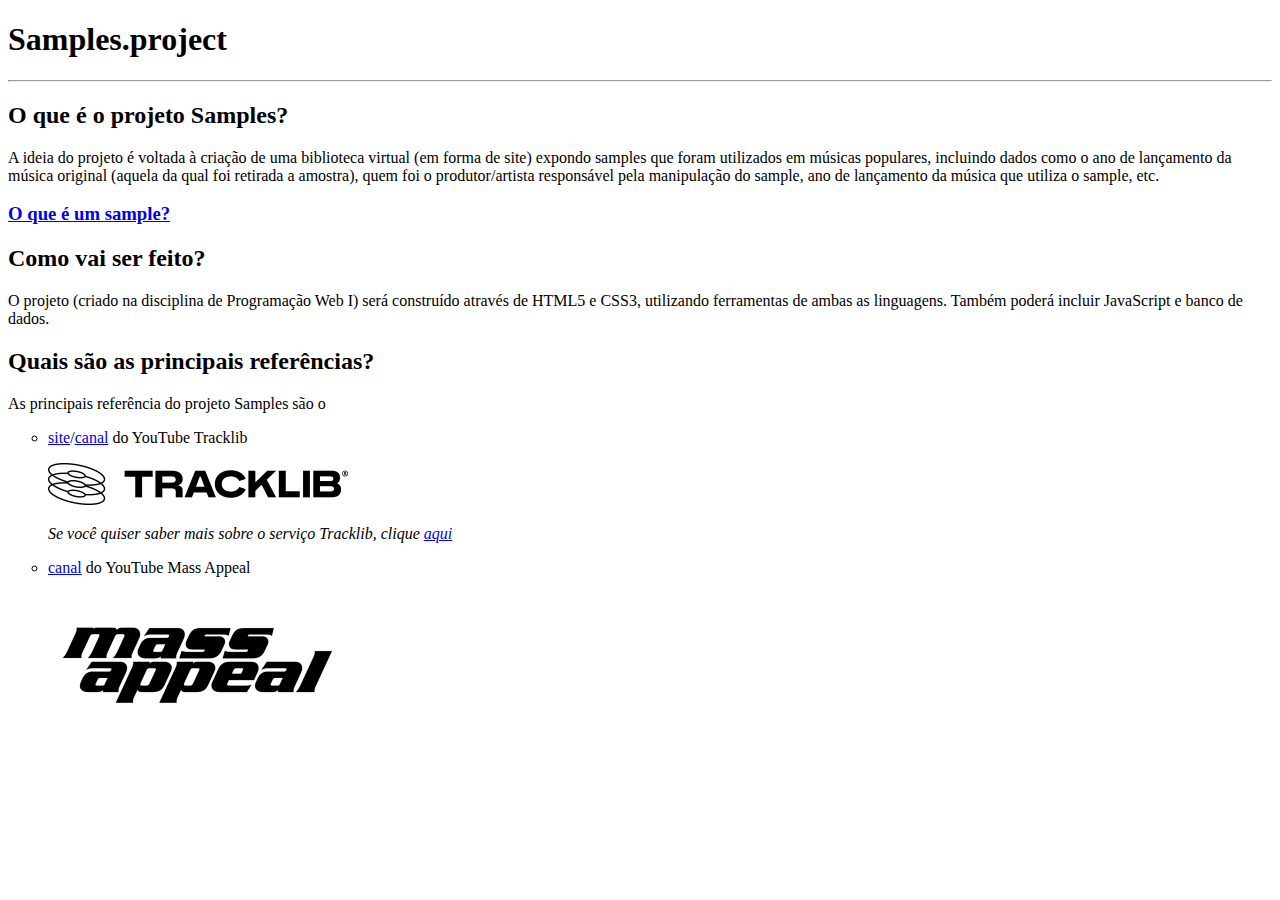
==== index.html @ 7583592b "Samples.project" ====
<!DOCTYPE html>
<html lang="pt-br">
<head>
    <meta charset="UTF-8">
    <meta http-equiv="X-UA-Compatible" content="IE=edge">
    <meta name="viewport" content="width=device-width, initial-scale=1.0">
    <link rel="shortcut icon" href="imagens/icon.ico" type="image/x-icon">
    <title>Samples.project</title>
</head>
<body>
    <h1>Samples.project</h1>
    <hr>
    <h2>O que é o projeto Samples?</h2>
    <p>A ideia do projeto é voltada à criação de uma biblioteca virtual (em forma de site) expondo samples que foram utilizados em músicas populares, incluindo dados como o ano de lançamento da música original (aquela da qual foi retirada a amostra), quem foi o produtor/artista responsável pela manipulação do sample, ano de lançamento da música que utiliza o sample, etc.</p>
    <a href="pag003.html"rel="next"><h3>O que é um sample?</h3></a>
    <h2>Como vai ser feito?</h2>
    <p>O projeto (criado na disciplina de Programação Web I) será construído através de HTML5 e CSS3, utilizando ferramentas de ambas as linguagens. Também poderá incluir JavaScript e banco de dados.</p>
    <h2>Quais são as principais referências?</h2>
    As principais referência do projeto Samples são o
    <ul type="circle">
        <a href=""></a>
        <li><a href="https://www.tracklib.com/" target="_blank">site</a>/<a href="https://www.youtube.com/channel/UCshyO4oCfROUZ6-6RccfKOg" target="_blank">canal</a> do YouTube Tracklib</li>
        <p><img src="imagens/Tracklib_logo_300.png" alt="logo-tracklib"></p>
        <p><i>Se você quiser saber mais sobre o serviço Tracklib, clique <a href="pag002.html" rel="next">aqui</a></i></p>
        <li><a href="https://www.youtube.com/channel/UCerm0xrYv04HvPd_G5ZLN0w" target="_blank" >canal</a> do YouTube Mass Appeal</li>
        <p><img src="imagens/Mass_Appeal_logo_300.png" alt="logo-massappeal"></p>
    </ul>
</body>
</html>
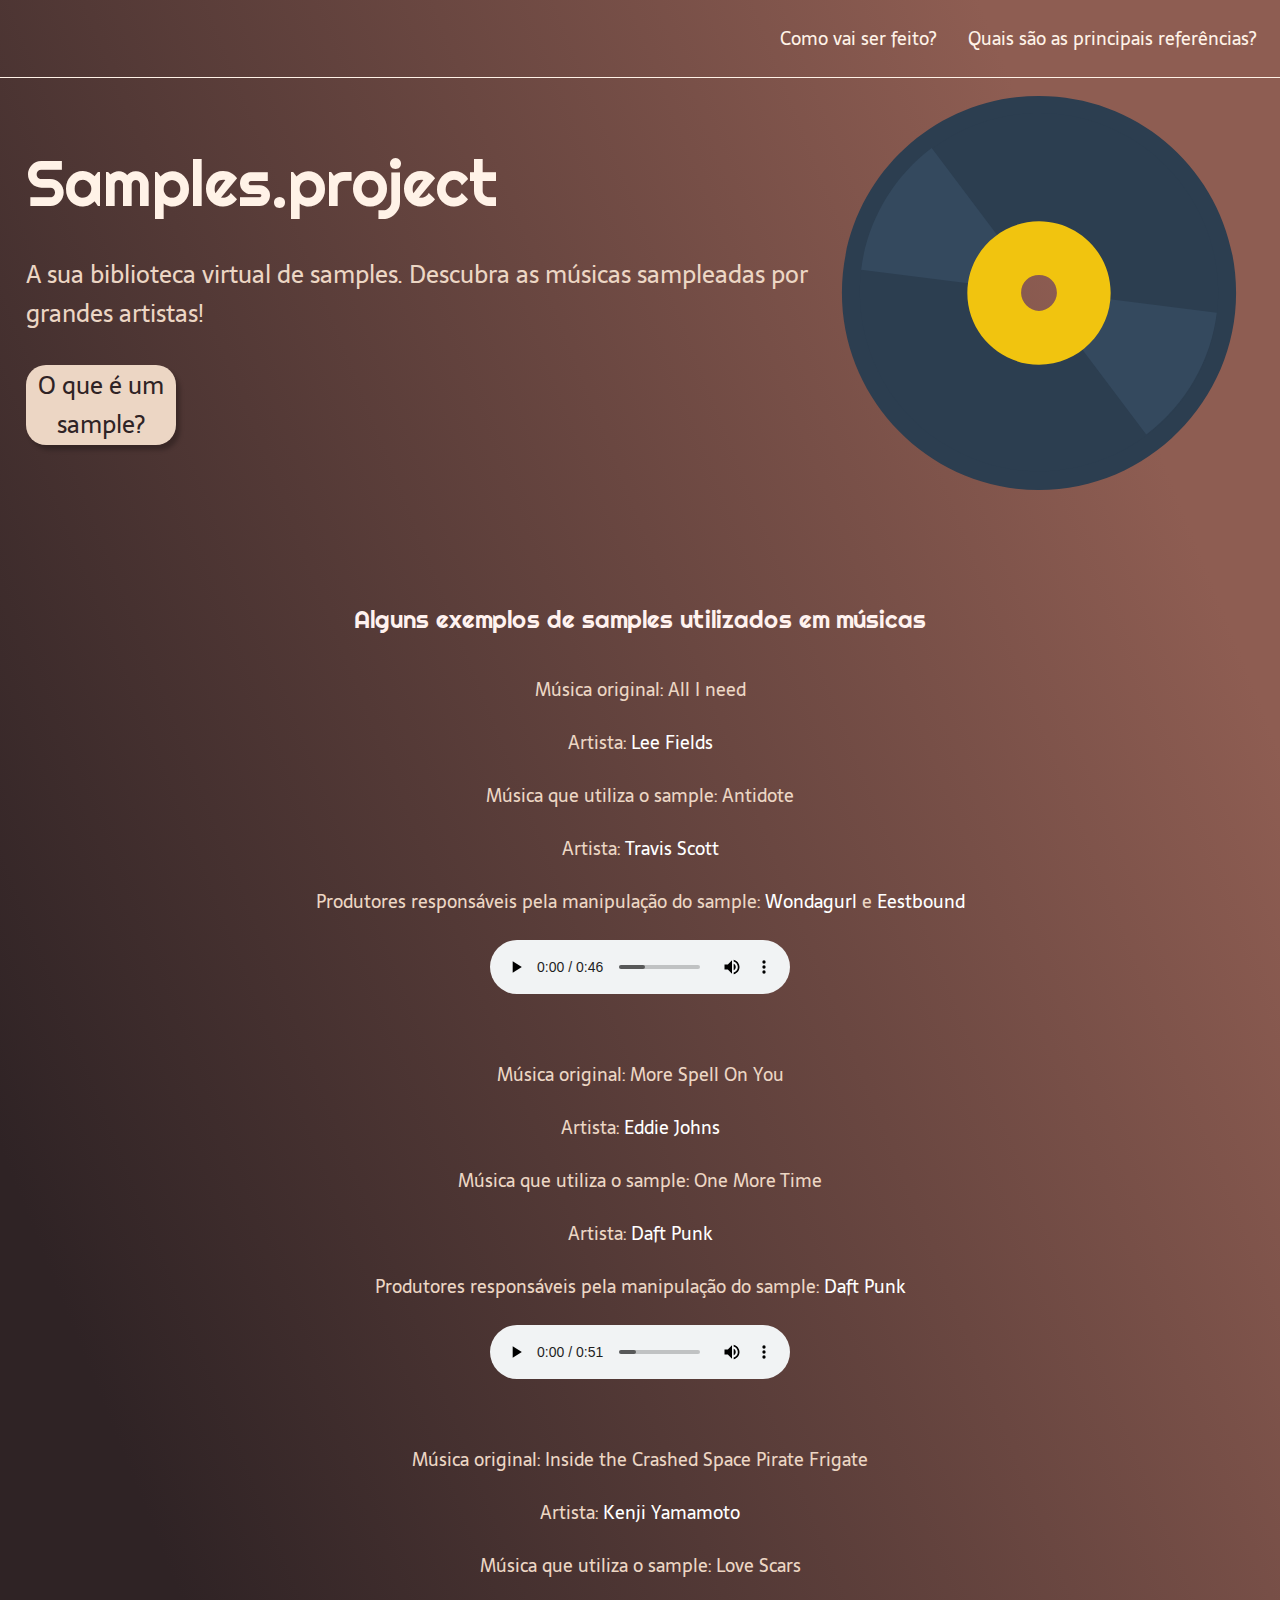
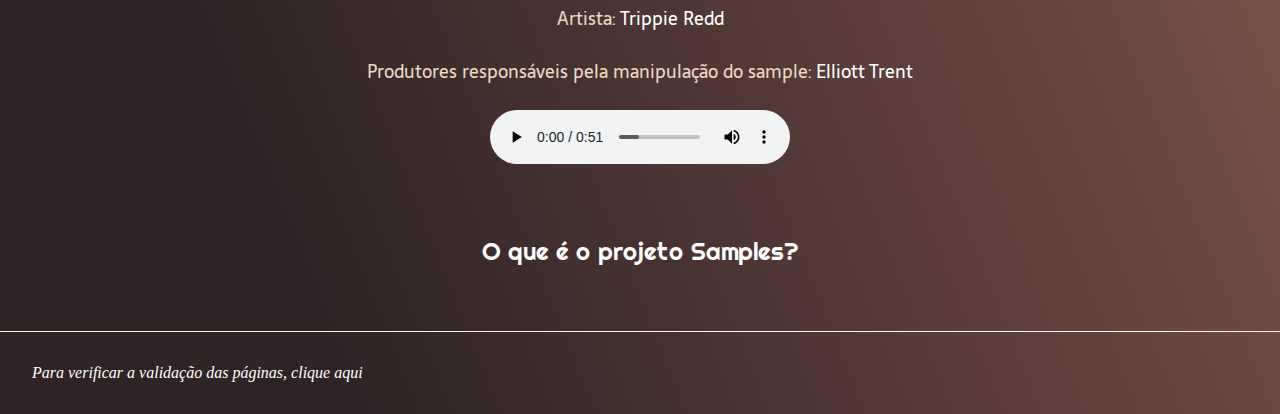
==== commit c5c900ef: "Samples.project" ====
--- a/index.html
+++ b/index.html
@@ -6,24 +6,56 @@
     <meta name="viewport" content="width=device-width, initial-scale=1.0">
     <link rel="shortcut icon" href="imagens/icon.ico" type="image/x-icon">
     <title>Samples.project</title>
+    <link rel="stylesheet" type="text/css" href="style.css">
 </head>
 <body>
-    <h1>Samples.project</h1>
-    <hr>
-    <h2>O que é o projeto Samples?</h2>
-    <p>A ideia do projeto é voltada à criação de uma biblioteca virtual (em forma de site) expondo samples que foram utilizados em músicas populares, incluindo dados como o ano de lançamento da música original (aquela da qual foi retirada a amostra), quem foi o produtor/artista responsável pela manipulação do sample, ano de lançamento da música que utiliza o sample, etc.</p>
-    <a href="pag003.html"rel="next"><h3>O que é um sample?</h3></a>
-    <h2>Como vai ser feito?</h2>
-    <p>O projeto (criado na disciplina de Programação Web I) será construído através de HTML5 e CSS3, utilizando ferramentas de ambas as linguagens. Também poderá incluir JavaScript e banco de dados.</p>
-    <h2>Quais são as principais referências?</h2>
-    As principais referência do projeto Samples são o
-    <ul type="circle">
-        <a href=""></a>
-        <li><a href="https://www.tracklib.com/" target="_blank">site</a>/<a href="https://www.youtube.com/channel/UCshyO4oCfROUZ6-6RccfKOg" target="_blank">canal</a> do YouTube Tracklib</li>
-        <p><img src="imagens/Tracklib_logo_300.png" alt="logo-tracklib"></p>
-        <p><i>Se você quiser saber mais sobre o serviço Tracklib, clique <a href="pag002.html" rel="next">aqui</a></i></p>
-        <li><a href="https://www.youtube.com/channel/UCerm0xrYv04HvPd_G5ZLN0w" target="_blank" >canal</a> do YouTube Mass Appeal</li>
-        <p><img src="imagens/Mass_Appeal_logo_300.png" alt="logo-massappeal"></p>
-    </ul>
+
+    <header class="cabecalho">
+        <nav class="cabecalho-menu">
+            <a class="cabecalho-menu-item" href="pag005.html">Como vai ser feito?</a>
+            <a class="cabecalho-menu-item" href="pag006.html">Quais são as principais referências?</a>
+        </nav>
+
+    </header>
+
+    <main class="conteudo">
+        <section class="conteudo-principal">
+            <div class="conteudo-principal-escrito">
+                <h1 class="conteudo-principal-escrito-titulo">Samples.project</h1>
+                <h2 class="conteudo-principal-escrito-subtitulo">A sua biblioteca virtual de samples. Descubra as músicas sampleadas por grandes artistas!</h2>
+                <a href="pag003.html"><button class="conteudo-principal-escrito-botao">O que é um sample?</button></a>
+            </div>
+            <img class="conteudo-principal-imagem" src="imagens/logo.svg" alt="Logo do Samples.project">
+        </section>
+
+        <section class="conteudo-secundario">
+            <h3 class="conteudo-secundario-titulo">Alguns exemplos de samples utilizados em músicas</h3>
+            <p class="conteudo-secundario-paragrafo">Música original: All I need</p>
+            <p class="conteudo-secundario-paragrafo">Artista: <strong><a href="https://en.wikipedia.org/wiki/Lee_Fields" target="_blank">Lee Fields</a></strong></p>
+            <p class="conteudo-secundario-paragrafo">Música que utiliza o sample: Antidote</p>
+            <p class="conteudo-secundario-paragrafo">Artista: <strong><a href="https://pt.wikipedia.org/wiki/Travis_Scott" target="_blank">Travis Scott</a></strong></p>
+            <p class="conteudo-secundario-paragrafo">Produtores responsáveis pela manipulação do sample: <strong><a href="https://en.wikipedia.org/wiki/WondaGurl" target="_blank">Wondagurl</a></strong> e <strong><a href="https://everipedia.org/wiki/lang_en/eestbound" target="_blank">Eestbound</a></strong></p>
+            <audio src="audios/sample_1.mp3" controls autoplay ></audio>
+            <br>
+            <p class="conteudo-secundario-paragrafo">Música original: More Spell On You</p>
+            <p class="conteudo-secundario-paragrafo">Artista: <strong><a href="https://pt.wikipedia.org/wiki/One_More_Time_(can%C3%A7%C3%A3o_de_Daft_Punk)" target="_blank">Eddie Johns</a></strong></p>
+            <p class="conteudo-secundario-paragrafo">Música que utiliza o sample: One More Time</p>
+            <p class="conteudo-secundario-paragrafo">Artista: <strong><a href="https://pt.wikipedia.org/wiki/Daft_Punk" target="_blank">Daft Punk</a></strong></p>
+            <p class="conteudo-secundario-paragrafo">Produtores responsáveis pela manipulação do sample: <strong><a href="https://pt.wikipedia.org/wiki/Daft_Punk" target="_blank">Daft Punk</a></strong></p>
+            <audio src="audios/sample_3.mp3" controls autoplay ></audio>
+            <br>
+            <p class="conteudo-secundario-paragrafo">Música original: Inside the Crashed Space Pirate Frigate</p>
+            <p class="conteudo-secundario-paragrafo">Artista: <strong><a href="https://pt.wikipedia.org/wiki/Kenji_Yamamoto_(desambigua%C3%A7%C3%A3o)" target="_blank">Kenji Yamamoto</a></strong></p>
+            <p class="conteudo-secundario-paragrafo">Música que utiliza o sample: Love Scars</p>
+            <p class="conteudo-secundario-paragrafo">Artista: <strong><a href="https://pt.wikipedia.org/wiki/Trippie_Redd" target="_blank">Trippie Redd</a></strong></p>
+            <p class="conteudo-secundario-paragrafo">Produtores responsáveis pela manipulação do sample: <strong><a href="https://everipedia.org/wiki/lang_en/elliott-trent" target="_blank">Elliott Trent</a></strong></p>
+            <audio src="audios/sample_2.mp3" controls autoplay ></audio>
+            <h3 class="conteudo-secundario-titulo"><a href="pag004.html">O que é o projeto Samples?</a></h3>
+        </section>
+    </main>
+
+    <footer class="rodape">
+        <a class="rodape-item" href="pag001.html" rel="next"><i>Para verificar a validação das páginas, clique aqui</i></a>
+    </footer>
 </body>
 </html>--- a/style.css
+++ b/style.css
@@ -0,0 +1,134 @@
+@import url('https://fonts.googleapis.com/css2?family=Righteous&family=Sarala:wght@400;700&display=swap');
+
+* {
+  margin: 0;
+  padding: 0;
+  box-sizing: border-box;
+  text-decoration: none;
+}
+
+a {
+  color: white;
+}
+
+ul {
+  color: white;
+}
+
+a:hover {
+  text-decoration: underline;
+}
+
+body {
+  font-size: 100%;
+  background: linear-gradient(68.15deg, #2F2325 16.62%, #8E5D52 85.61%);
+}
+
+.cabecalho {
+    display: flex;
+    flex-direction: row;
+    align-items: center;
+    justify-content: flex-end;
+    padding: 24px;
+  }
+
+.cabecalho-menu {
+    display: flex;
+    gap: 32px;
+  }
+
+.cabecalho-menu-item {
+    font-family: 'Sarala', sans-serif;
+    color: #FFF2E7;
+    font-weight: 400;
+    font-size: 18px
+  }
+
+.conteudo {
+    margin-bottom: 48px;
+    border-top: 0.4px solid #FFF2E7;
+    padding: 0 2% 0 2%;
+  }
+  
+.conteudo-principal {
+    display: flex;
+    flex-direction: row;
+    align-items: center;
+    justify-content: space-around;
+  }
+  
+.conteudo-principal-escrito {
+    display: flex;
+    flex-direction: column;
+    gap: 32px;
+  }
+  
+.conteudo-principal-escrito-titulo {
+    font-family: 'Righteous', cursive;
+    font-weight: 400;
+    font-size: 64px;
+    color: #FFF2E7;
+  }
+  
+.conteudo-principal-escrito-subtitulo {
+    font-family: 'Sarala', sans-serif;
+    font-weight: 400;
+    font-size: 24px;
+    color: #ECD6C4;
+  }
+  
+.conteudo-principal-escrito-botao {
+    background-color: #ECD6C4;
+    width: 150px;
+    height: 80px;
+    border: none;
+    box-shadow: 4px 5px 4px rgba(0, 0, 0, 0.25);
+    border-radius: 20px;
+    font-family: 'Sarala', sans-serif;
+    font-weight: 400;
+    font-size: 24px;
+    color: #2F2325;
+  }
+  
+.conteudo-principal-escrito-botao:hover {
+    background-color: rgba(236, 214, 196, 0.53);
+  }
+  
+.conteudo-principal-imagem {
+    height: 430px;
+  }
+  
+.conteudo-secundario {
+    display: flex;
+    flex-direction: column;
+    align-items: center;
+    gap: 24px;
+    margin-top: 48px;
+  }
+  
+.conteudo-secundario-titulo {
+    padding-top: 48px;
+    font-family: 'Righteous', cursive;
+    font-weight: 400;
+    font-size: 24px;
+    color: #FFF2EF;
+    margin-bottom: 16px;
+  }
+  
+.conteudo-secundario-paragrafo {
+    font-family: 'Sarala', sans-serif;
+    font-weight: 300;
+    font-size: 18px;
+    color: #ECD6C4;
+  }
+  
+.rodape {
+      padding: 32px;
+      border-top: 0.4px solid #FFF2E7;
+  }
+  
+.rodape-imagem {
+    height: 48px;
+    display: block;
+    margin: 0 auto;
+  }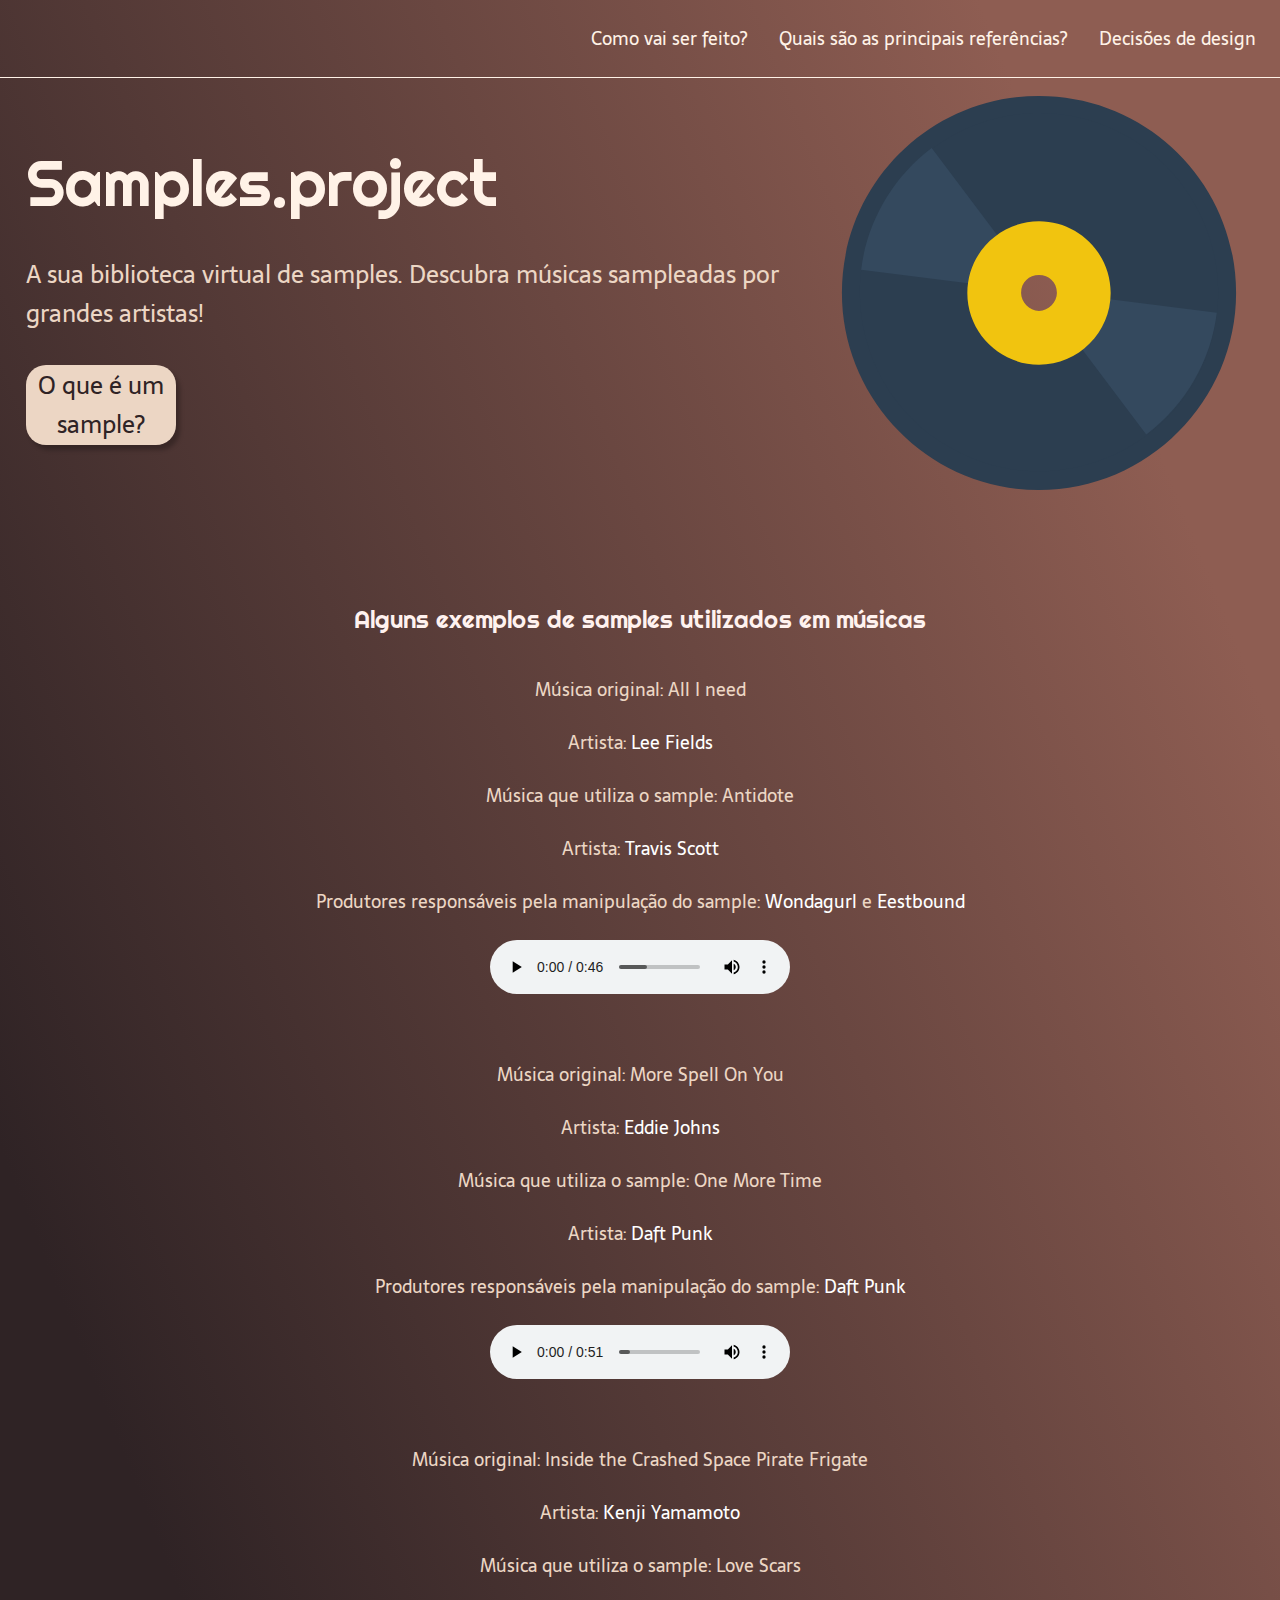
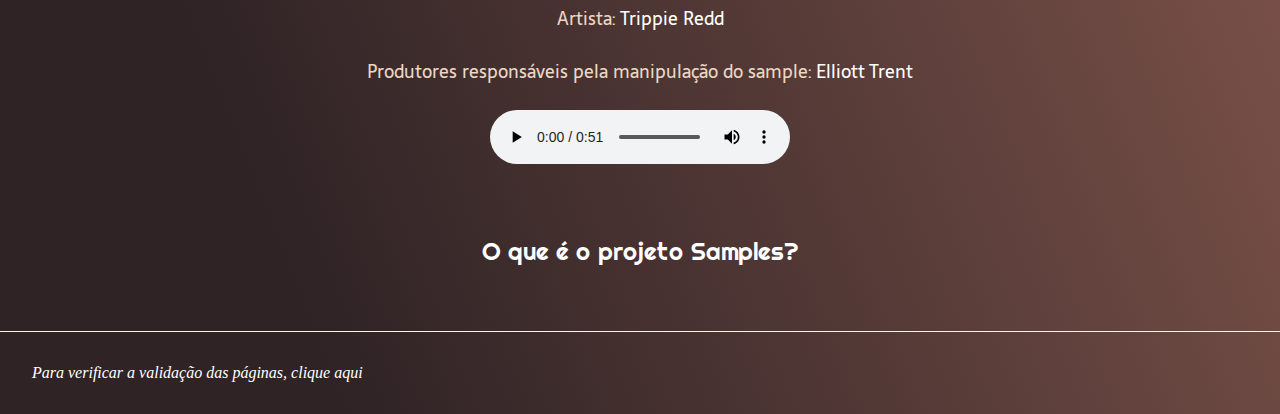
==== commit 69bca58a: "Samples.project" ====
--- a/index.html
+++ b/index.html
@@ -14,6 +14,7 @@
         <nav class="cabecalho-menu">
             <a class="cabecalho-menu-item" href="pag005.html">Como vai ser feito?</a>
             <a class="cabecalho-menu-item" href="pag006.html">Quais são as principais referências?</a>
+            <a class="cabecalho-menu-item" href="pag007.html">Decisões de design</a>
         </nav>
 
     </header>
@@ -22,7 +23,7 @@
         <section class="conteudo-principal">
             <div class="conteudo-principal-escrito">
                 <h1 class="conteudo-principal-escrito-titulo">Samples.project</h1>
-                <h2 class="conteudo-principal-escrito-subtitulo">A sua biblioteca virtual de samples. Descubra as músicas sampleadas por grandes artistas!</h2>
+                <h2 class="conteudo-principal-escrito-subtitulo">A sua biblioteca virtual de samples. Descubra músicas sampleadas por grandes artistas!</h2>
                 <a href="pag003.html"><button class="conteudo-principal-escrito-botao">O que é um sample?</button></a>
             </div>
             <img class="conteudo-principal-imagem" src="imagens/logo.svg" alt="Logo do Samples.project">
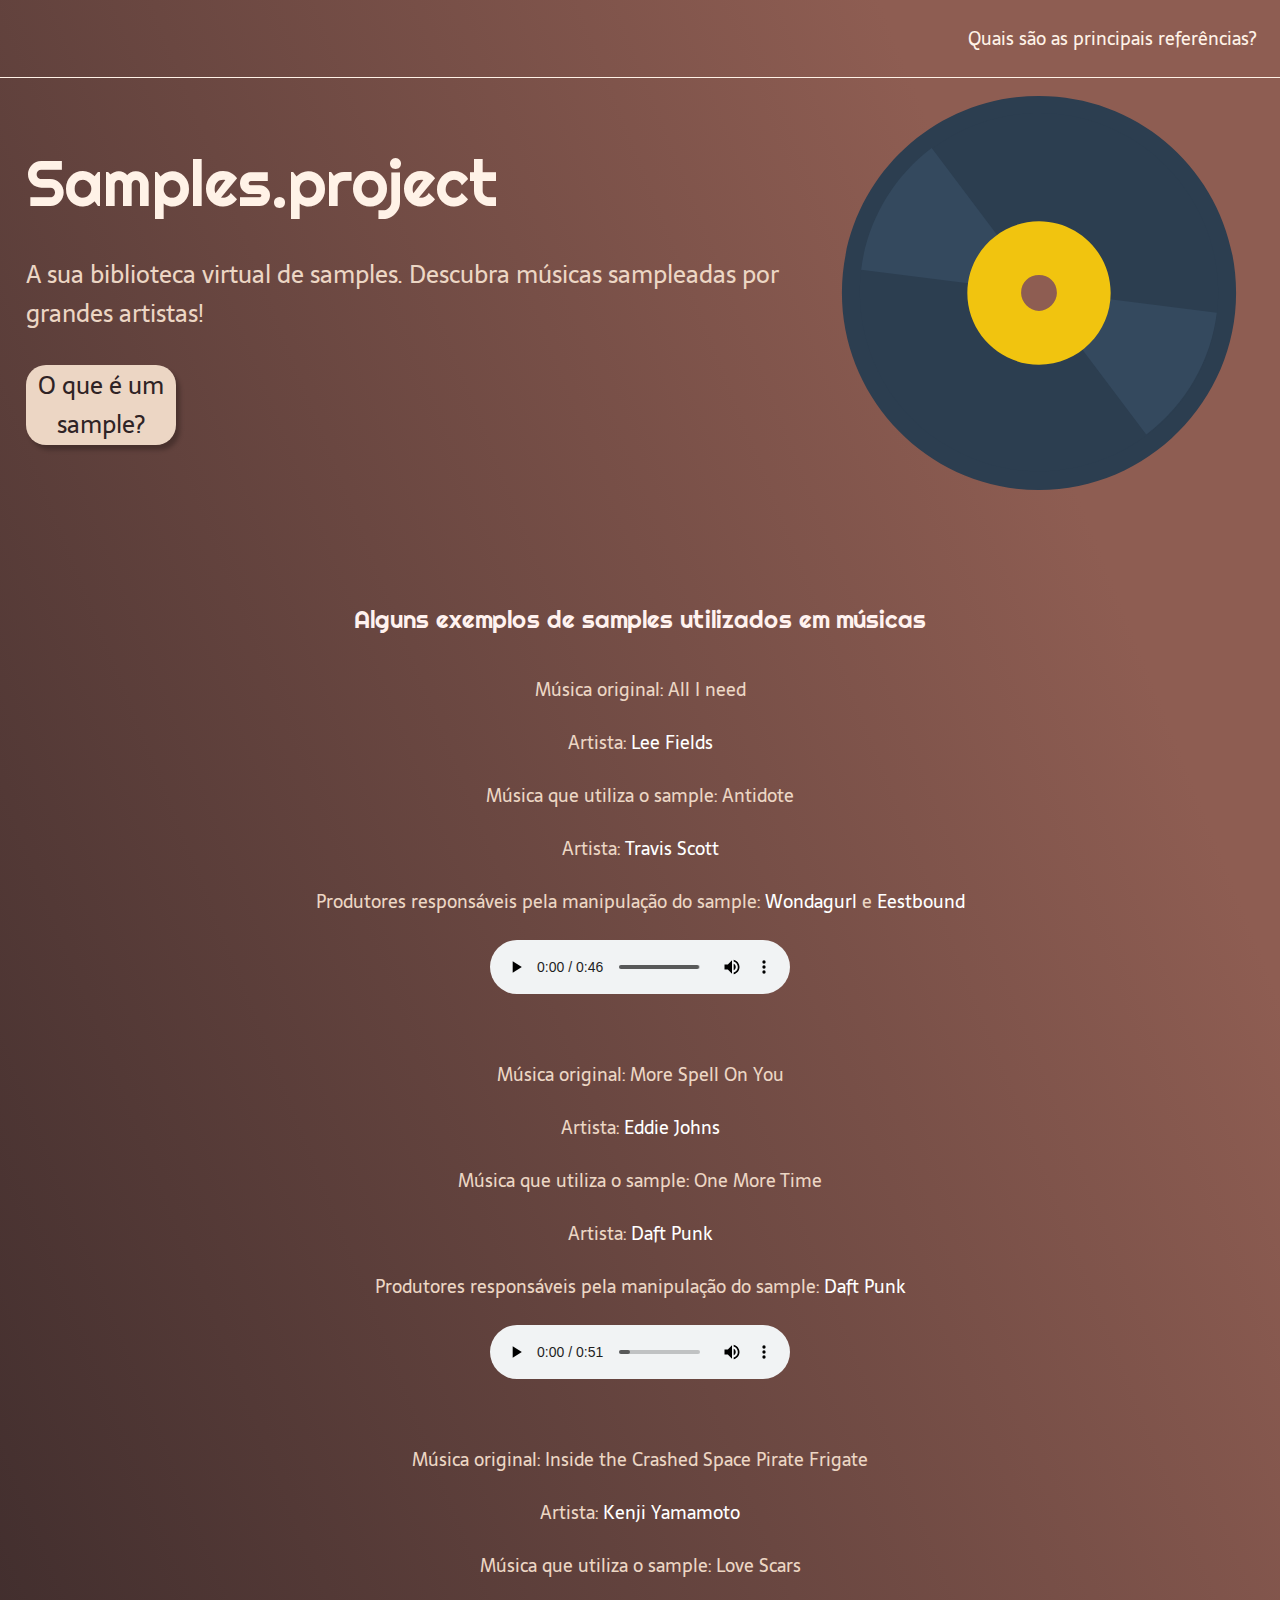
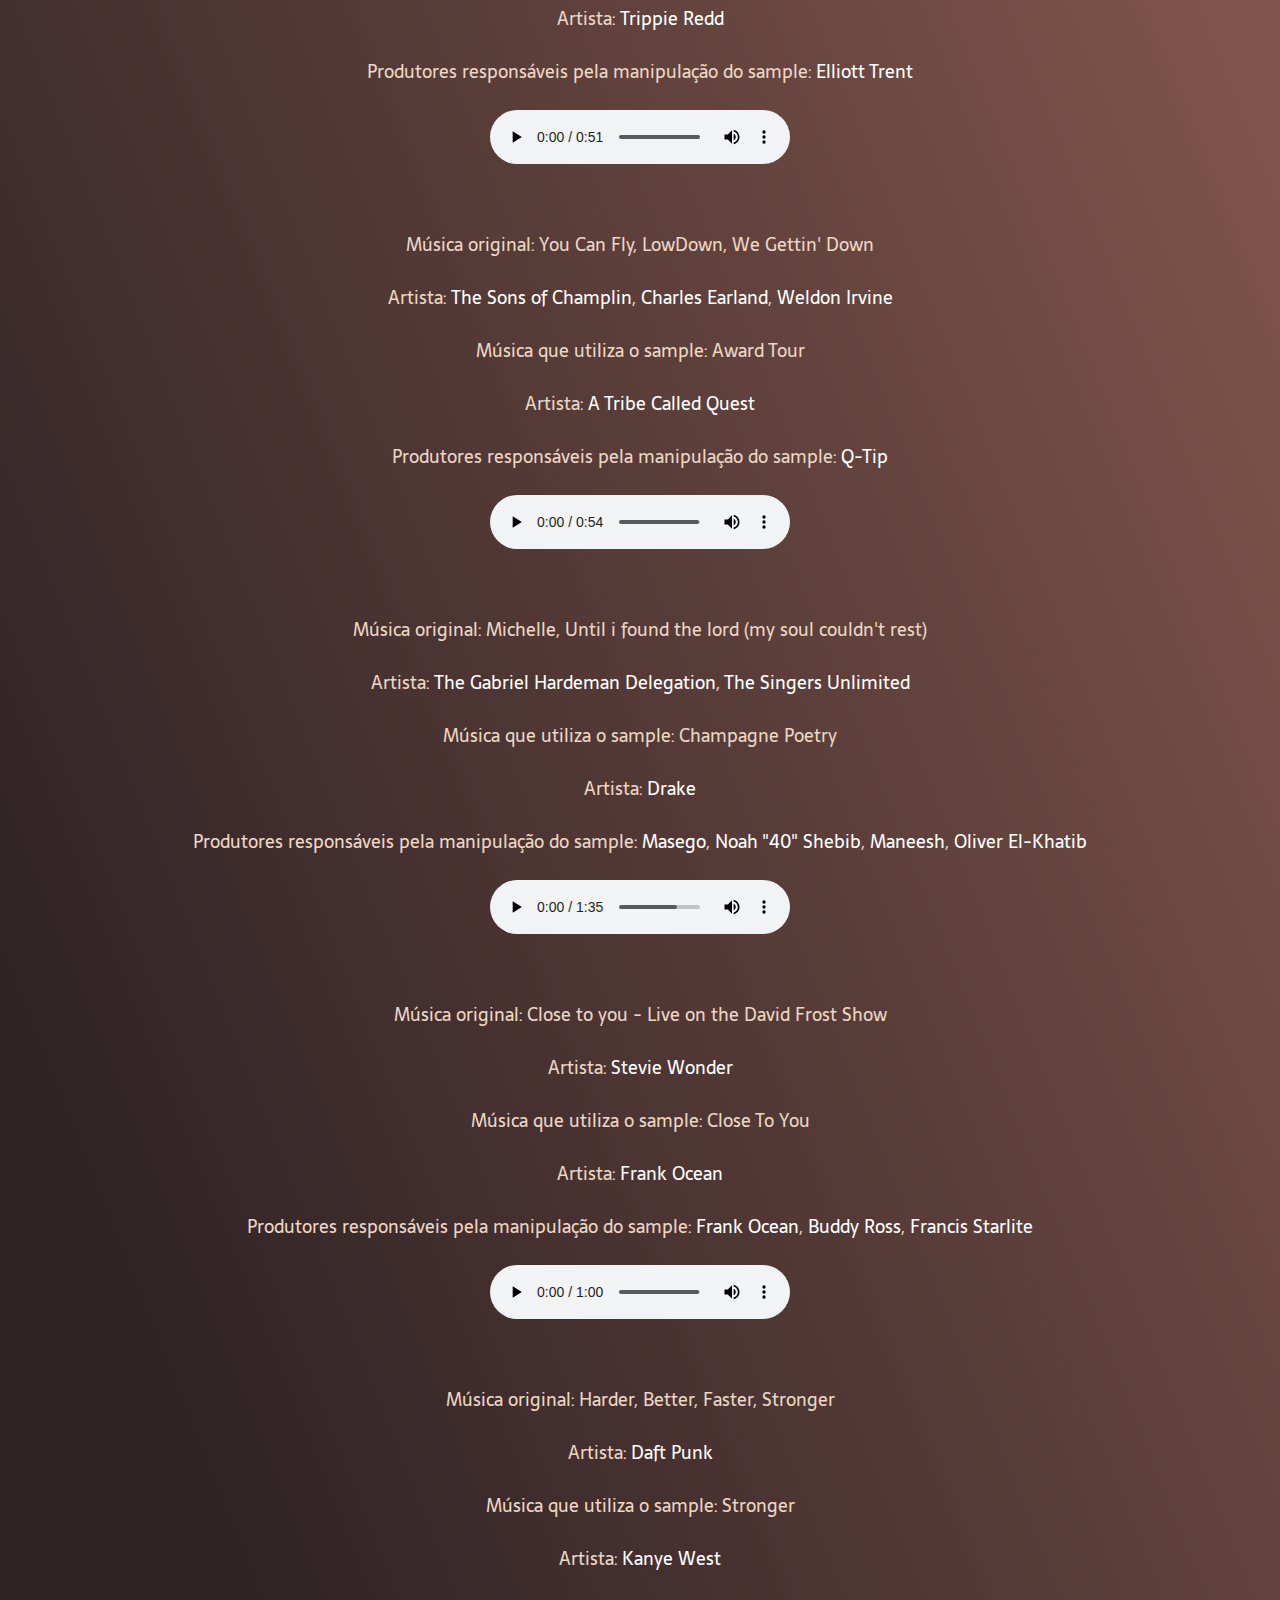
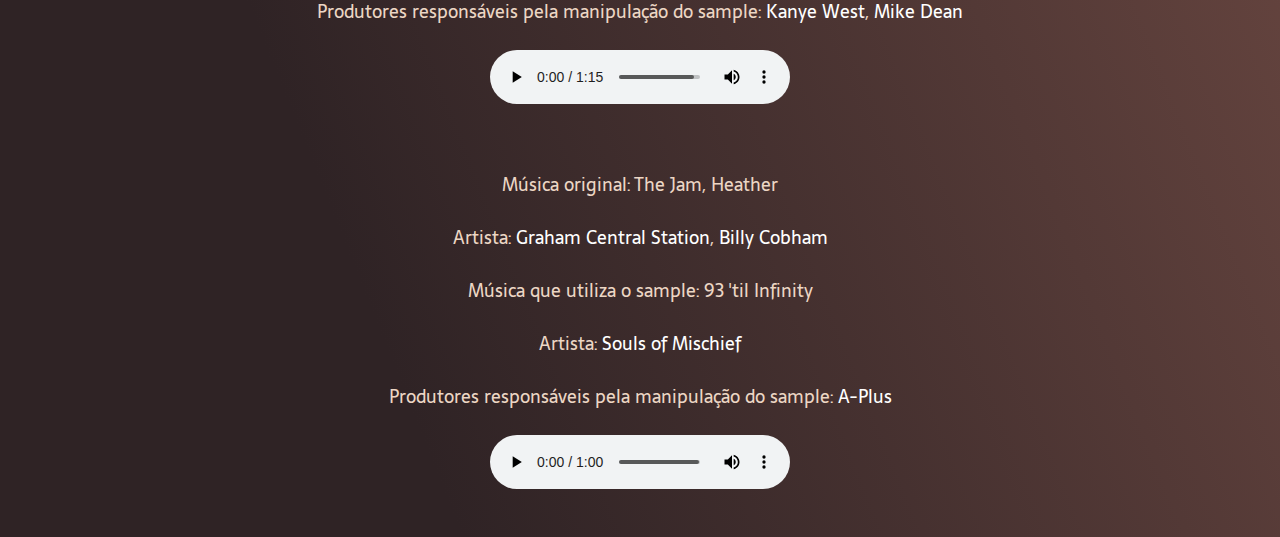
==== commit 3593a8d9: "update" ====
--- a/index.html
+++ b/index.html
@@ -12,9 +12,9 @@
 
     <header class="cabecalho">
         <nav class="cabecalho-menu">
-            <a class="cabecalho-menu-item" href="pag005.html">Como vai ser feito?</a>
+            
             <a class="cabecalho-menu-item" href="pag006.html">Quais são as principais referências?</a>
-            <a class="cabecalho-menu-item" href="pag007.html">Decisões de design</a>
+            
         </nav>
 
     </header>
@@ -51,12 +51,45 @@
             <p class="conteudo-secundario-paragrafo">Artista: <strong><a href="https://pt.wikipedia.org/wiki/Trippie_Redd" target="_blank">Trippie Redd</a></strong></p>
             <p class="conteudo-secundario-paragrafo">Produtores responsáveis pela manipulação do sample: <strong><a href="https://everipedia.org/wiki/lang_en/elliott-trent" target="_blank">Elliott Trent</a></strong></p>
             <audio src="audios/sample_2.mp3" controls autoplay ></audio>
-            <h3 class="conteudo-secundario-titulo"><a href="pag004.html">O que é o projeto Samples?</a></h3>
+            <br>
+            <p class="conteudo-secundario-paragrafo">Música original: You Can Fly, LowDown, We Gettin' Down </p>
+            <p class="conteudo-secundario-paragrafo">Artista: <strong><a href="https://en.wikipedia.org/wiki/Sons_of_Champlin" target="_blank">The Sons of Champlin</a>, <a href="https://en.wikipedia.org/wiki/Charles_Earland" target="_blank">Charles Earland</a>, <a href="https://en.wikipedia.org/wiki/Weldon_Irvine" target="_blank">Weldon Irvine</a></strong></p>
+            <p class="conteudo-secundario-paragrafo">Música que utiliza o sample: Award Tour</p>
+            <p class="conteudo-secundario-paragrafo">Artista: <strong><a href="https://pt.wikipedia.org/wiki/A_Tribe_Called_Quest" target="_blank">A Tribe Called Quest</a></strong></p>
+            <p class="conteudo-secundario-paragrafo">Produtores responsáveis pela manipulação do sample: <strong><a href="https://en.wikipedia.org/wiki/Q-Tip_(musician)" target="_blank">Q-Tip</a></strong></p>
+            <audio src="audios/sample_4.mp3" controls autoplay ></audio>
+            <br>
+            <p class="conteudo-secundario-paragrafo">Música original: Michelle, Until i found the lord (my soul couldn't rest)</p>
+            <p class="conteudo-secundario-paragrafo">Artista: <strong><a href="https://en.wikipedia.org/wiki/Gabriel_Hardeman" target="_blank">The Gabriel Hardeman Delegation</a>, <a href="https://en.wikipedia.org/wiki/The_Singers_Unlimited" target="_blank">The Singers Unlimited</a></strong></p>
+            <p class="conteudo-secundario-paragrafo">Música que utiliza o sample: Champagne Poetry</p>
+            <p class="conteudo-secundario-paragrafo">Artista: <strong><a href="https://pt.wikipedia.org/wiki/Drake_(artista)" target="_blank">Drake</a></strong></p>
+            <p class="conteudo-secundario-paragrafo">Produtores responsáveis pela manipulação do sample: <strong><a href="https://en.wikipedia.org/wiki/Masego_(musician)" target="_blank">Masego</a>, <a href="https://www.instagram.com/ovo40/" target="_blank">Noah "40" Shebib</a>, <a href="https://www.instagram.com/416maneesh/" target="_blank">Maneesh</a>, <a href="https://www.instagram.com/oliverelkhatib/" target="_blank">Oliver El-Khatib</a></strong></p>
+            <audio src="audios/sample_5.mp3" controls autoplay ></audio>
+            <br>
+            <p class="conteudo-secundario-paragrafo">Música original: Close to you - Live on the David Frost Show</p>
+            <p class="conteudo-secundario-paragrafo">Artista: <strong><a href="https://pt.wikipedia.org/wiki/Stevie_Wonder" target="_blank">Stevie Wonder</a></strong></p>
+            <p class="conteudo-secundario-paragrafo">Música que utiliza o sample: Close To You</p>
+            <p class="conteudo-secundario-paragrafo">Artista: <strong><a href="https://pt.wikipedia.org/wiki/Frank_Ocean" target="_blank">Frank Ocean</a></strong></p>
+            <p class="conteudo-secundario-paragrafo">Produtores responsáveis pela manipulação do sample: <strong><a href="https://pt.wikipedia.org/wiki/Frank_Ocean" target="_blank">Frank Ocean</a>, <a href="https://www.instagram.com/buddyross/" target="_blank">Buddy Ross</a>, <a href="https://en.wikipedia.org/wiki/Francis_Farewell_Starlite" target="_blank">Francis Starlite</a>  </strong></p>
+            <audio src="audios/sample_6.mp3" controls autoplay ></audio>
+            <br>
+            <p class="conteudo-secundario-paragrafo">Música original: Harder, Better, Faster, Stronger</p>
+            <p class="conteudo-secundario-paragrafo">Artista: <strong><a href="https://pt.wikipedia.org/wiki/Daft_Punk" target="_blank">Daft Punk</a></strong></p>
+            <p class="conteudo-secundario-paragrafo">Música que utiliza o sample: Stronger</p>
+            <p class="conteudo-secundario-paragrafo">Artista: <strong><a href="https://pt.wikipedia.org/wiki/Kanye_West" target="_blank">Kanye West</a></strong></p>
+            <p class="conteudo-secundario-paragrafo">Produtores responsáveis pela manipulação do sample: <strong><a href="https://pt.wikipedia.org/wiki/Kanye_West" target="_blank">Kanye West</a>, <a href="https://en.wikipedia.org/wiki/Mike_Dean_(record_producer)" target="_blank">Mike Dean</a></strong></p>
+            <audio src="audios/sample_7.mp3" controls autoplay ></audio>
+            <br>
+            <p class="conteudo-secundario-paragrafo">Música original: The Jam, Heather</p>
+            <p class="conteudo-secundario-paragrafo">Artista: <strong><a href="https://pt.wikipedia.org/wiki/Graham_Central_Station" target="_blank">Graham Central Station</a>, <a href="https://pt.wikipedia.org/wiki/Billy_Cobham" target="_blank">Billy Cobham</a></strong></p>
+            <p class="conteudo-secundario-paragrafo">Música que utiliza o sample: 93 'til Infinity</p>
+            <p class="conteudo-secundario-paragrafo">Artista: <strong><a href="https://en.wikipedia.org/wiki/Souls_of_Mischief" target="_blank">Souls of Mischief</a></strong></p>
+            <p class="conteudo-secundario-paragrafo">Produtores responsáveis pela manipulação do sample: <strong><a href="" target="_blank">A-Plus</a></strong></p>
+            <audio src="audios/sample_8.mp3" controls autoplay ></audio>
+            
         </section>
     </main>
 
-    <footer class="rodape">
-        <a class="rodape-item" href="pag001.html" rel="next"><i>Para verificar a validação das páginas, clique aqui</i></a>
-    </footer>
+
 </body>
 </html>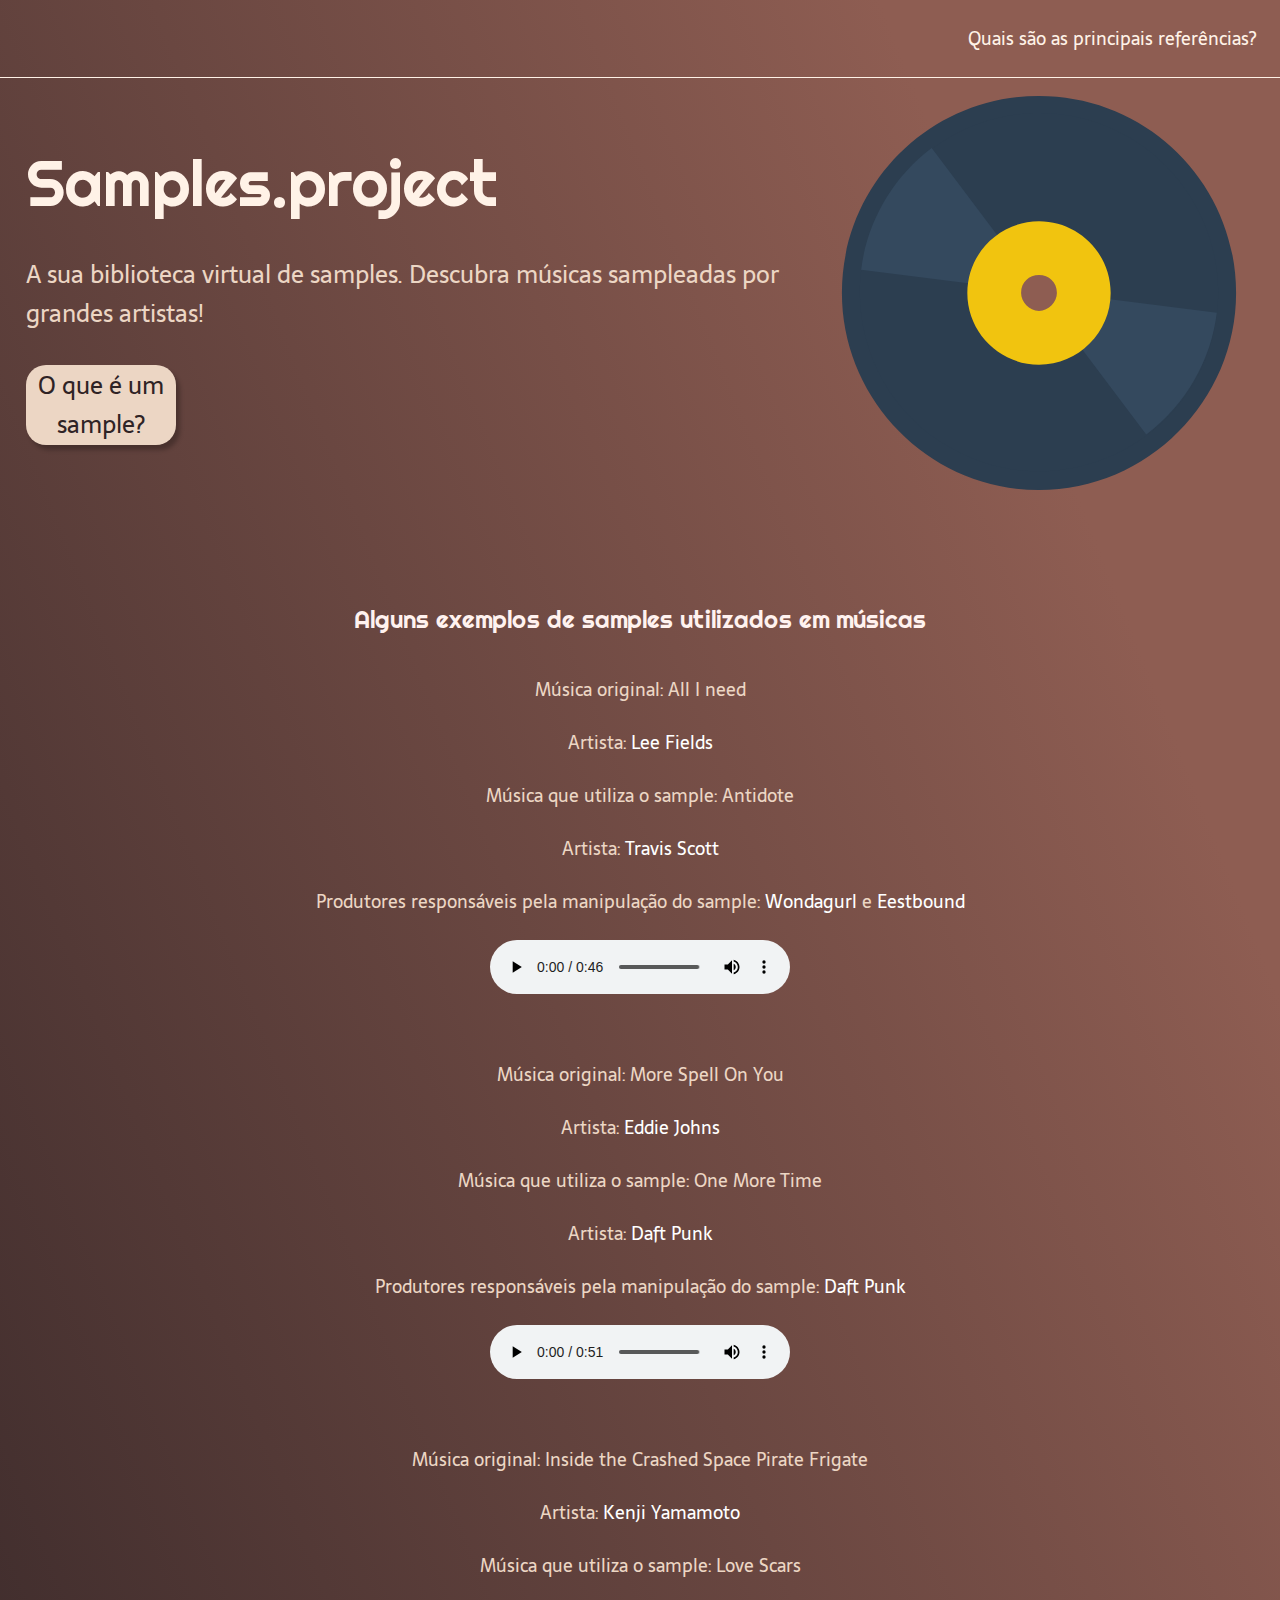
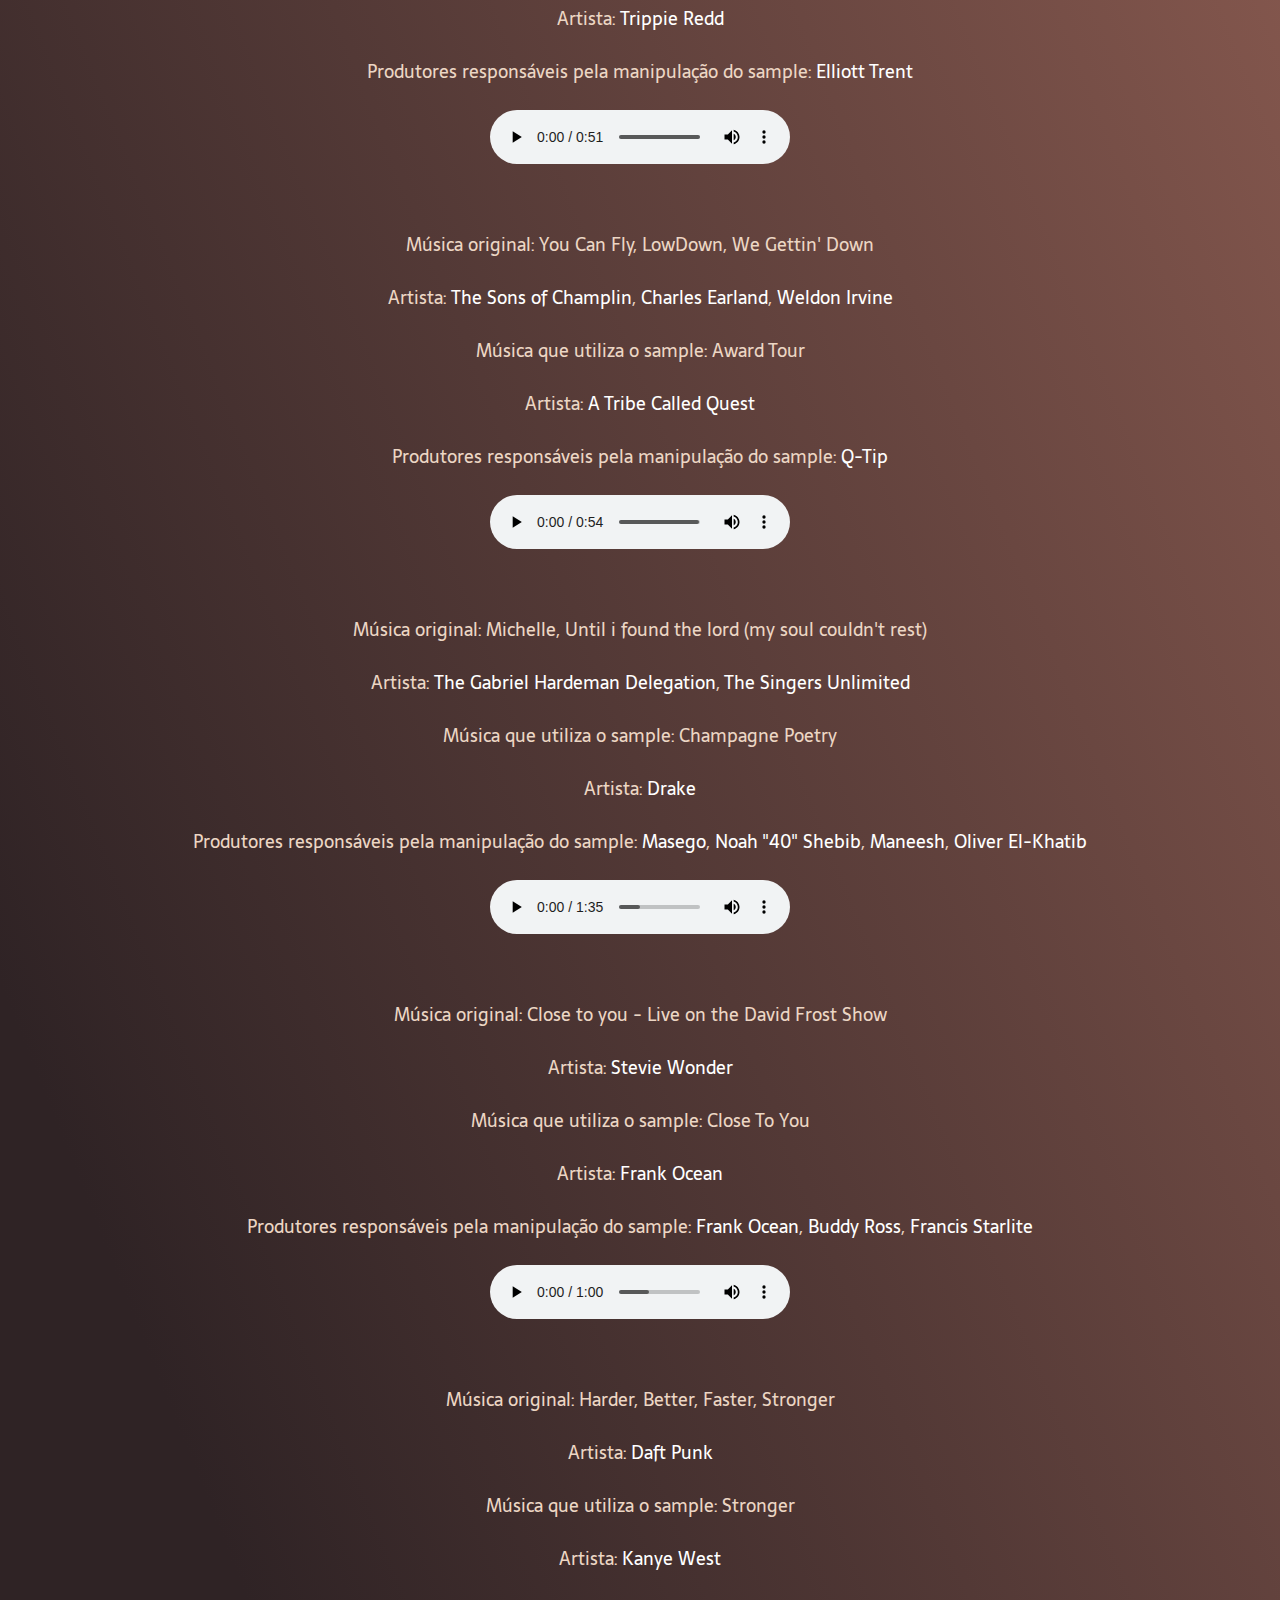
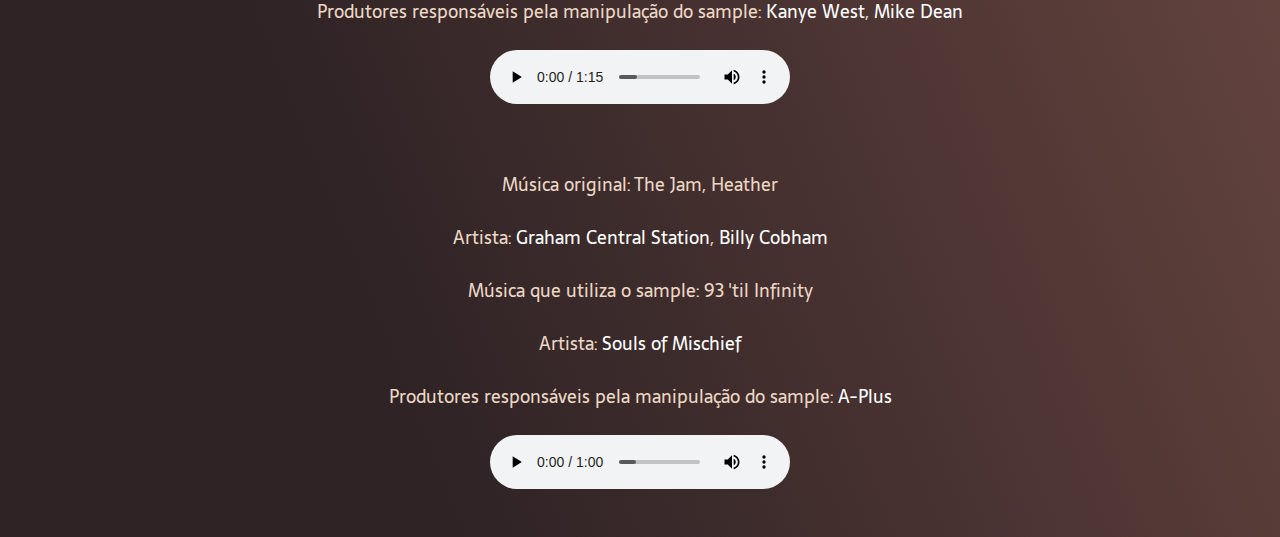
==== commit a9618cbe: "aaa" ====
--- a/index.html
+++ b/index.html
@@ -13,7 +13,7 @@
     <header class="cabecalho">
         <nav class="cabecalho-menu">
             
-            <a class="cabecalho-menu-item" href="pag006.html">Quais são as principais referências?</a>
+            <a class="cabecalho-menu-item" href="referencias.html">Quais são as principais referências?</a>
             
         </nav>
 
@@ -24,7 +24,7 @@
             <div class="conteudo-principal-escrito">
                 <h1 class="conteudo-principal-escrito-titulo">Samples.project</h1>
                 <h2 class="conteudo-principal-escrito-subtitulo">A sua biblioteca virtual de samples. Descubra músicas sampleadas por grandes artistas!</h2>
-                <a href="pag003.html"><button class="conteudo-principal-escrito-botao">O que é um sample?</button></a>
+                <a href="sample.html"><button class="conteudo-principal-escrito-botao">O que é um sample?</button></a>
             </div>
             <img class="conteudo-principal-imagem" src="imagens/logo.svg" alt="Logo do Samples.project">
         </section>
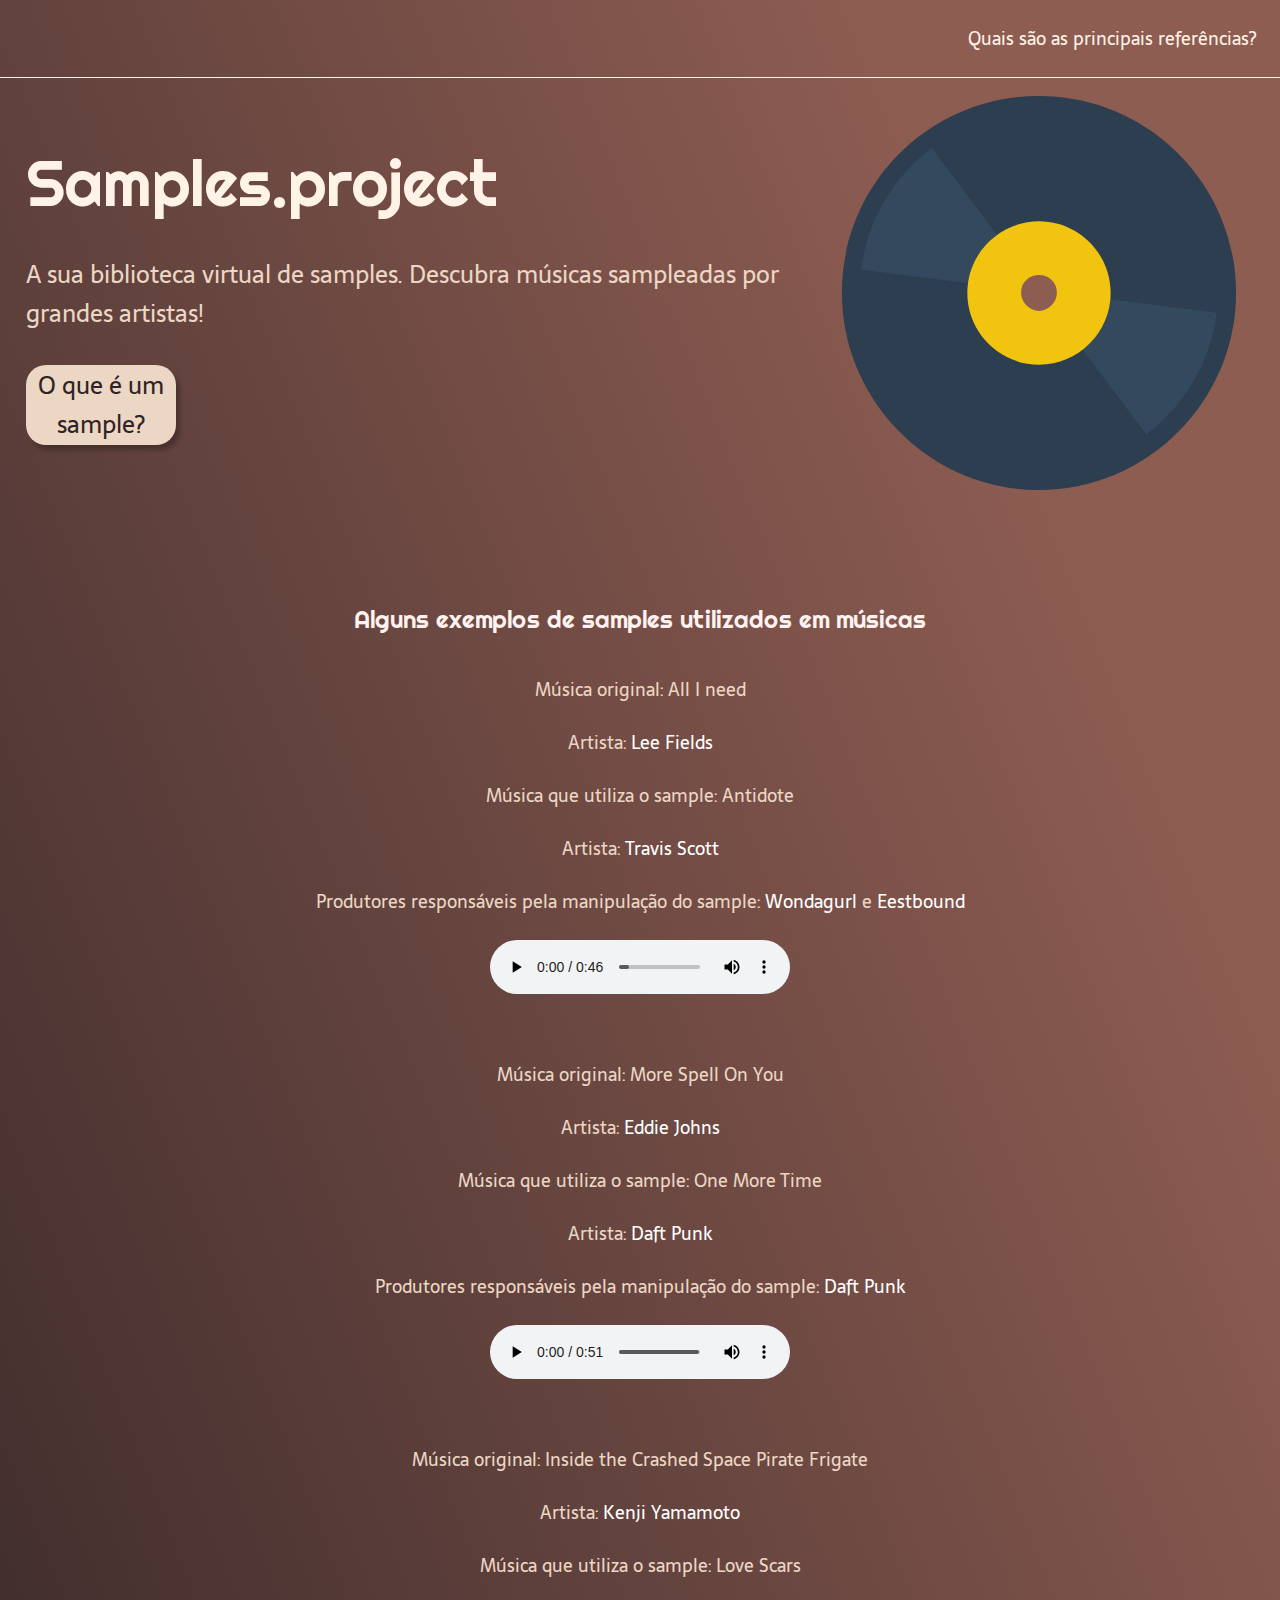
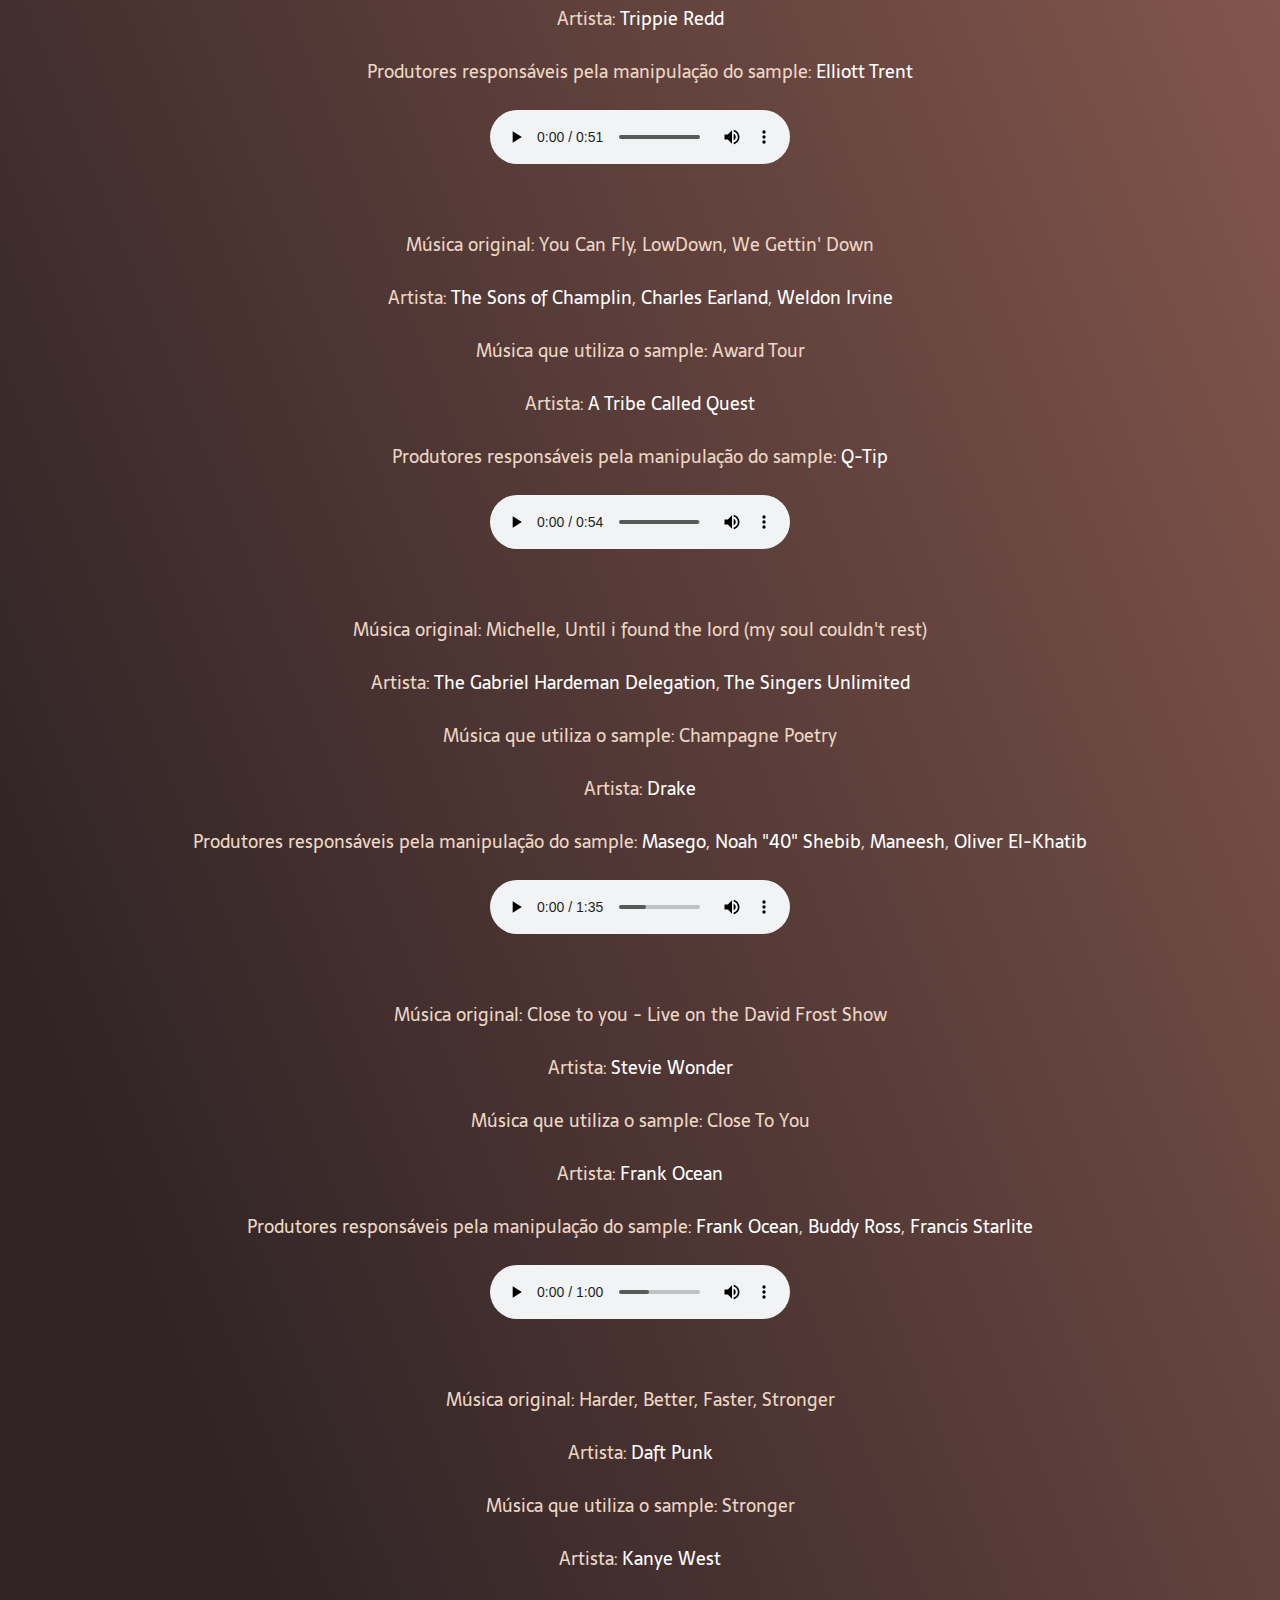
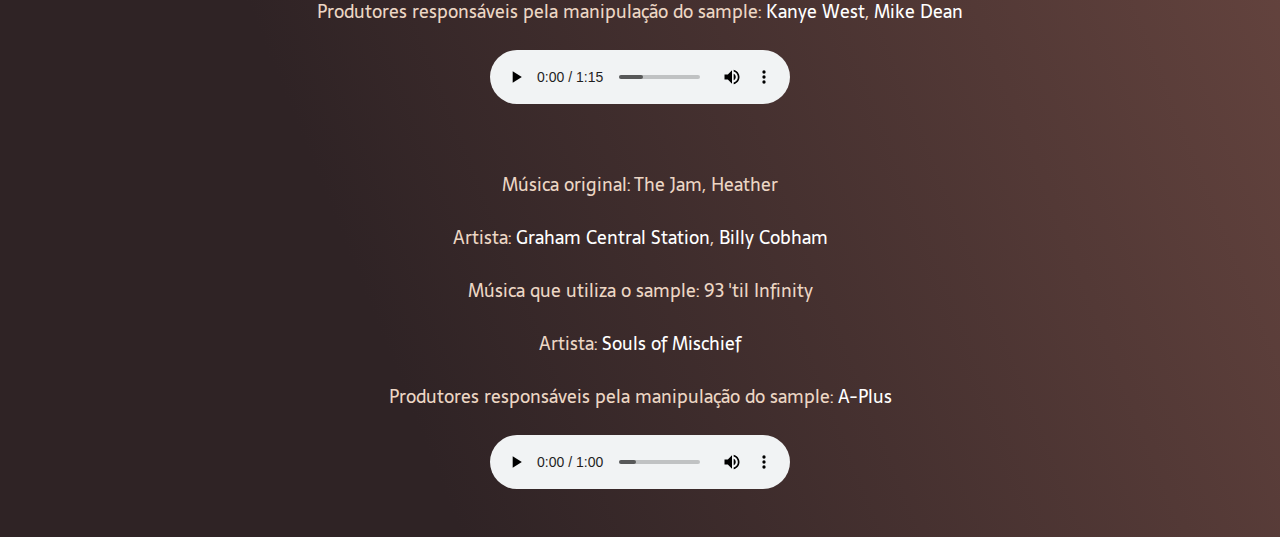
==== commit 8e0467dd: "css" ====
--- a/index.html
+++ b/index.html
@@ -6,15 +6,13 @@
     <meta name="viewport" content="width=device-width, initial-scale=1.0">
     <link rel="shortcut icon" href="imagens/icon.ico" type="image/x-icon">
     <title>Samples.project</title>
-    <link rel="stylesheet" type="text/css" href="style.css">
+    <link rel="stylesheet" type="text/css" href="css/style.css">
 </head>
 <body>
 
     <header class="cabecalho">
         <nav class="cabecalho-menu">
-            
             <a class="cabecalho-menu-item" href="referencias.html">Quais são as principais referências?</a>
-            
         </nav>
 
     </header>
--- a/css/style.css
+++ b/css/style.css
@@ -0,0 +1,134 @@
+@import url('https://fonts.googleapis.com/css2?family=Righteous&family=Sarala:wght@400;700&display=swap');
+
+* {
+  margin: 0;
+  padding: 0;
+  box-sizing: border-box;
+  text-decoration: none;
+}
+
+a {
+  color: white;
+}
+
+ul {
+  color: white;
+}
+
+a:hover {
+  text-decoration: underline;
+}
+
+body {
+  font-size: 100%;
+  background: linear-gradient(68.15deg, #2F2325 16.62%, #8E5D52 85.61%);
+}
+
+.cabecalho {
+    display: flex;
+    flex-direction: row;
+    align-items: center;
+    justify-content: flex-end;
+    padding: 24px;
+  }
+
+.cabecalho-menu {
+    display: flex;
+    gap: 32px;
+  }
+
+.cabecalho-menu-item {
+    font-family: 'Sarala', sans-serif;
+    color: #FFF2E7;
+    font-weight: 400;
+    font-size: 18px
+  }
+
+.conteudo {
+    margin-bottom: 48px;
+    border-top: 0.4px solid #FFF2E7;
+    padding: 0 2% 0 2%;
+  }
+  
+.conteudo-principal {
+    display: flex;
+    flex-direction: row;
+    align-items: center;
+    justify-content: space-around;
+  }
+  
+.conteudo-principal-escrito {
+    display: flex;
+    flex-direction: column;
+    gap: 32px;
+  }
+  
+.conteudo-principal-escrito-titulo {
+    font-family: 'Righteous', cursive;
+    font-weight: 400;
+    font-size: 64px;
+    color: #FFF2E7;
+  }
+  
+.conteudo-principal-escrito-subtitulo {
+    font-family: 'Sarala', sans-serif;
+    font-weight: 400;
+    font-size: 24px;
+    color: #ECD6C4;
+  }
+  
+.conteudo-principal-escrito-botao {
+    background-color: #ECD6C4;
+    width: 150px;
+    height: 80px;
+    border: none;
+    box-shadow: 4px 5px 4px rgba(0, 0, 0, 0.25);
+    border-radius: 20px;
+    font-family: 'Sarala', sans-serif;
+    font-weight: 400;
+    font-size: 24px;
+    color: #2F2325;
+  }
+  
+.conteudo-principal-escrito-botao:hover {
+    background-color: rgba(236, 214, 196, 0.53);
+  }
+  
+.conteudo-principal-imagem {
+    height: 430px;
+  }
+  
+.conteudo-secundario {
+    display: flex;
+    flex-direction: column;
+    align-items: center;
+    gap: 24px;
+    margin-top: 48px;
+  }
+  
+.conteudo-secundario-titulo {
+    padding-top: 48px;
+    font-family: 'Righteous', cursive;
+    font-weight: 400;
+    font-size: 24px;
+    color: #FFF2EF;
+    margin-bottom: 16px;
+  }
+  
+.conteudo-secundario-paragrafo {
+    font-family: 'Sarala', sans-serif;
+    font-weight: 300;
+    font-size: 18px;
+    color: #ECD6C4;
+  }
+  
+.rodape {
+      padding: 32px;
+      border-top: 0.4px solid #FFF2E7;
+  }
+  
+.rodape-imagem {
+    height: 48px;
+    display: block;
+    margin: 0 auto;
+  }